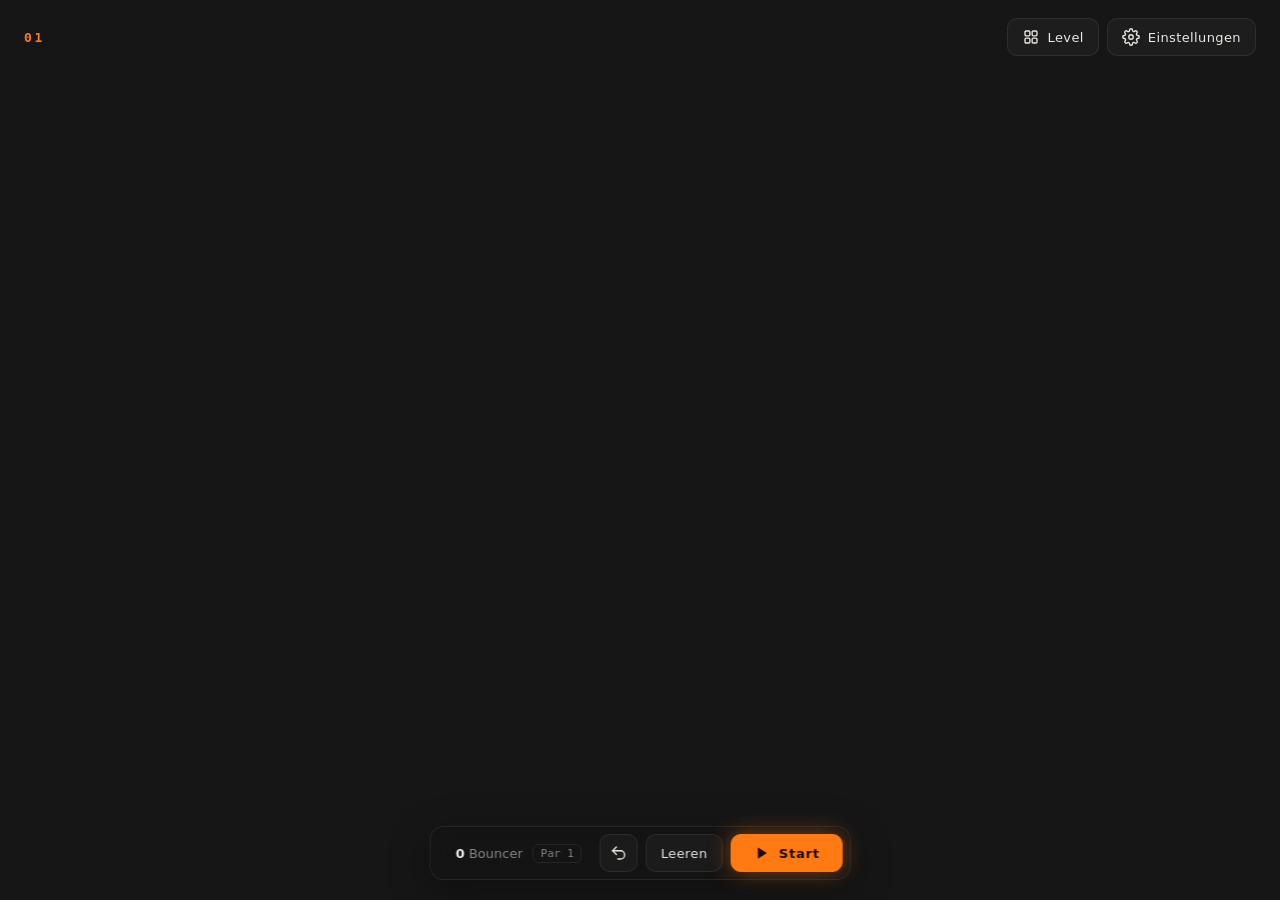
==== index.html @ 3ca6f32c "30 Level, neue Bouncer-Steuerung und größeres Spielfeld - Keine Bouncer-Höchstzahl mehr; Sterne nach" ====
<!doctype html>
<html lang="de">
<head>
  <meta charset="utf-8">
  <meta name="viewport" content="width=device-width, initial-scale=1, viewport-fit=cover">
  <meta name="theme-color" content="#161616">
  <title>Bouncer</title>
  <link rel="stylesheet" href="css/style.css?v=2">
</head>
<body data-mode="build">
  <canvas id="game" aria-label="Spielfeld: Zeichne Bouncer, um den Würfel ins Portal zu lenken"></canvas>

  <div class="hud">
    <header class="topbar">
      <div class="level-tag">
        <span class="level-num" id="levelNum">01</span>
        <span class="level-name" id="levelName"></span>
      </div>
      <nav class="top-actions" aria-label="Menü">
        <button class="btn btn-ghost" id="btnLevels" type="button" title="Level-Auswahl">
          <svg class="ico" viewBox="0 0 24 24" aria-hidden="true"><rect x="4" y="4" width="6.5" height="6.5" rx="1.5"/><rect x="13.5" y="4" width="6.5" height="6.5" rx="1.5"/><rect x="4" y="13.5" width="6.5" height="6.5" rx="1.5"/><rect x="13.5" y="13.5" width="6.5" height="6.5" rx="1.5"/></svg>
          <span>Level</span>
        </button>
        <button class="btn btn-ghost" id="btnSettings" type="button" title="Einstellungen">
          <svg class="ico" viewBox="0 0 24 24" aria-hidden="true"><circle cx="12" cy="12" r="3"/><path d="M19.4 15a1.65 1.65 0 0 0 .33 1.82l.06.06a2 2 0 1 1-2.83 2.83l-.06-.06a1.65 1.65 0 0 0-1.82-.33 1.65 1.65 0 0 0-1 1.51V21a2 2 0 1 1-4 0v-.09A1.65 1.65 0 0 0 9 19.4a1.65 1.65 0 0 0-1.82.33l-.06.06a2 2 0 1 1-2.83-2.83l.06-.06A1.65 1.65 0 0 0 4.68 15a1.65 1.65 0 0 0-1.51-1H3a2 2 0 1 1 0-4h.09A1.65 1.65 0 0 0 4.6 9a1.65 1.65 0 0 0-.33-1.82l-.06-.06a2 2 0 1 1 2.83-2.83l.06.06A1.65 1.65 0 0 0 9 4.68a1.65 1.65 0 0 0 1-1.51V3a2 2 0 1 1 4 0v.09a1.65 1.65 0 0 0 1 1.51 1.65 1.65 0 0 0 1.82-.33l.06-.06a2 2 0 1 1 2.83 2.83l-.06.06A1.65 1.65 0 0 0 19.4 9a1.65 1.65 0 0 0 1.51 1H21a2 2 0 1 1 0 4h-.09a1.65 1.65 0 0 0-1.51 1z"/></svg>
          <span>Einstellungen</span>
        </button>
      </nav>
    </header>

    <p class="hint" id="hint"></p>
    <p class="rotate-hint">Tipp: Gerät quer halten</p>

    <footer class="controlbar">
      <div class="counter" id="counter" title="Gesetzte Bouncer · Par = höchstens so viele für 3 Sterne">
        <span class="mini-stars" id="miniStars" aria-hidden="true"></span>
        <span class="counter-text"><b id="countUsed">0</b> Bouncer</span>
        <span class="par" id="parLabel">Par 1</span>
      </div>
      <button class="btn btn-ghost btn-icon" id="btnUndo" type="button" title="Rückgängig (Z)" aria-label="Rückgängig">
        <svg class="ico" viewBox="0 0 24 24" aria-hidden="true"><path d="M9 14 4 9l5-5"/><path d="M4 9h10.5a5.5 5.5 0 0 1 0 11H11"/></svg>
      </button>
      <button class="btn btn-ghost" id="btnClear" type="button" title="Alle Bouncer entfernen">Leeren</button>
      <button class="btn btn-primary" id="btnStart" type="button" title="Start / Stopp (Leertaste)">
        <svg class="ico" id="icoPlay" viewBox="0 0 24 24" aria-hidden="true"><path d="M7 4.5v15l12-7.5z" class="fill"/></svg>
        <svg class="ico" id="icoStop" viewBox="0 0 24 24" aria-hidden="true" style="display:none"><rect x="6" y="6" width="12" height="12" rx="2" class="fill"/></svg>
        <span id="btnStartLabel">Start</span>
      </button>
    </footer>

    <div class="toast" id="toast" role="status" aria-live="polite"></div>
  </div>

  <!-- Level-Auswahl -->
  <div class="modal" data-modal="levels" hidden>
    <div class="modal-backdrop" data-close></div>
    <section class="panel panel-levels" role="dialog" aria-modal="true" aria-labelledby="levelsTitle" tabindex="-1">
      <header class="panel-head">
        <h2 id="levelsTitle">Level</h2>
        <span class="panel-meta" id="levelsMeta"></span>
        <button class="icon-btn" type="button" data-close aria-label="Schließen">
          <svg class="ico" viewBox="0 0 24 24" aria-hidden="true"><path d="M6 6l12 12M18 6 6 18"/></svg>
        </button>
      </header>
      <div id="levelGrid"></div>
      <p class="panel-foot">Schaffe ein Level, um das nächste freizuschalten.</p>
    </section>
  </div>

  <!-- Einstellungen -->
  <div class="modal" data-modal="settings" hidden>
    <div class="modal-backdrop" data-close></div>
    <section class="panel" role="dialog" aria-modal="true" aria-labelledby="settingsTitle" tabindex="-1">
      <header class="panel-head">
        <h2 id="settingsTitle">Einstellungen</h2>
        <button class="icon-btn" type="button" data-close aria-label="Schließen">
          <svg class="ico" viewBox="0 0 24 24" aria-hidden="true"><path d="M6 6l12 12M18 6 6 18"/></svg>
        </button>
      </header>

      <div class="settings">
        <label class="row">
          <span class="row-label">Sound</span>
          <input type="checkbox" class="switch" id="setSound">
        </label>
        <label class="row" id="volumeRow">
          <span class="row-label">Lautstärke <small id="volumeValue">70%</small></span>
          <input type="range" id="setVolume" min="0" max="100" step="5">
        </label>
        <label class="row">
          <span class="row-label">Winkel einrasten <small>Bouncer in 15°-Schritten</small></span>
          <input type="checkbox" class="switch" id="setSnap">
        </label>
        <label class="row">
          <span class="row-label">Flugbahn-Vorschau <small>Zeigt die berechnete Bahn</small></span>
          <input type="checkbox" class="switch" id="setPreview">
        </label>
        <label class="row">
          <span class="row-label">Leuchteffekte</span>
          <input type="checkbox" class="switch" id="setGlow">
        </label>
      </div>

      <h3 class="section-title">Steuerung</h3>
      <dl class="keys">
        <dt>Ziehen ins Leere</dt><dd>Bouncer zeichnen</dd>
        <dt>Klick auf Bouncer</dt><dd>Auswählen</dd>
        <dt>Bouncer ziehen</dt><dd>Verschieben</dd>
        <dt>Endpunkt ziehen</dt><dd>Drehen &amp; Länge ändern</dd>
        <dt>Mausrad · <kbd>Q</kbd> <kbd>E</kbd></dt><dd>Drehen (mit <kbd>⇧</kbd> feiner bzw. gröber)</dd>
        <dt><kbd>←</kbd><kbd>↑</kbd><kbd>→</kbd><kbd>↓</kbd></dt><dd>Feinjustieren</dd>
        <dt>× · <kbd>Entf</kbd> · Rechtsklick</dt><dd>Löschen</dd>
        <dt><kbd>Z</kbd></dt><dd>Rückgängig</dd>
        <dt><kbd>Leertaste</kbd></dt><dd>Start / Stopp</dd>
        <dt><kbd>Esc</kbd></dt><dd>Auswahl aufheben / Menü schließen</dd>
      </dl>

      <button class="btn btn-ghost btn-block btn-danger" id="btnResetProgress" type="button">Fortschritt zurücksetzen</button>
    </section>
  </div>

  <!-- Level geschafft -->
  <div class="modal" data-modal="win" hidden>
    <div class="modal-backdrop" data-close></div>
    <section class="panel panel-win" role="dialog" aria-modal="true" aria-labelledby="winTitle" tabindex="-1">
      <p class="eyebrow" id="winEyebrow">Level 01</p>
      <h2 id="winTitle">Geschafft</h2>
      <div class="stars" id="winStars"></div>
      <p class="win-stats" id="winStats"></p>
      <div class="panel-actions">
        <button class="btn btn-ghost" id="btnWinLevels" type="button">Level</button>
        <button class="btn btn-ghost" id="btnWinRetry" type="button">Nochmal</button>
        <button class="btn btn-primary" id="btnWinNext" type="button">Weiter</button>
      </div>
      <p class="panel-foot" id="winNote"></p>
    </section>
  </div>

  <script src="js/geometry.js?v=2"></script>
  <script src="js/levels.js?v=2"></script>
  <script src="js/physics.js?v=2"></script>
  <script src="js/storage.js?v=2"></script>
  <script src="js/audio.js?v=2"></script>
  <script src="js/render.js?v=2"></script>
  <script src="js/ui.js?v=2"></script>
  <script src="js/game.js?v=2"></script>
  <script src="js/main.js?v=2"></script>
</body>
</html>
---- css/style.css ----
:root {
  --bg: #161616;
  --panel: #1b1b1b;
  --line: rgba(255, 255, 255, 0.08);
  --line-strong: rgba(255, 255, 255, 0.14);
  --text: #ebe7e2;
  --muted: #8b8680;
  --dim: #5a5651;
  --accent: #ff7a12;
  --accent-hi: #ff9a4a;
  --accent-soft: rgba(255, 122, 18, 0.12);
  --accent-glow: rgba(255, 122, 18, 0.45);
  --danger: #ff5a4a;
  --font: -apple-system, BlinkMacSystemFont, "SF Pro Text", "Inter", "Segoe UI", system-ui, sans-serif;
  --mono: "SF Mono", ui-monospace, "JetBrains Mono", Menlo, Consolas, monospace;
  color-scheme: dark;
}

* { box-sizing: border-box; }

html, body {
  margin: 0;
  height: 100%;
  overflow: hidden;
  background: var(--bg);
  color: var(--text);
  font-family: var(--font);
  -webkit-font-smoothing: antialiased;
  user-select: none;
  -webkit-user-select: none;
}

#game {
  position: fixed;
  inset: 0;
  width: 100%;
  height: 100%;
  display: block;
  touch-action: none;
  cursor: crosshair;
}
body:not([data-mode="build"]) #game { cursor: default; }

/* ---------- HUD ---------- */

.hud { position: fixed; inset: 0; pointer-events: none; }
.hud .topbar, .hud .controlbar { pointer-events: auto; }

.topbar {
  position: absolute;
  top: 0; left: 0; right: 0;
  display: flex;
  align-items: center;
  justify-content: space-between;
  gap: 16px;
  padding: max(18px, env(safe-area-inset-top)) 24px 0;
  pointer-events: none !important;
}
.topbar > * { pointer-events: auto; }

.level-tag { display: flex; align-items: baseline; gap: 12px; min-width: 0; }
.level-num {
  font: 600 13px/1 var(--mono);
  letter-spacing: 0.2em;
  color: var(--accent);
}
.level-name {
  font-size: 12px;
  font-weight: 500;
  letter-spacing: 0.16em;
  text-transform: uppercase;
  color: var(--muted);
  white-space: nowrap;
  overflow: hidden;
  text-overflow: ellipsis;
}

.top-actions { display: flex; gap: 8px; }

.hint {
  position: absolute;
  top: 66px;
  left: 16px;
  right: 16px;
  margin: 0;
  text-align: center;
  pointer-events: none;
  font-size: 13px;
  letter-spacing: 0.04em;
  color: var(--muted);
  transition: opacity 0.6s ease;
}
.hint.hidden { opacity: 0; }

.controlbar {
  position: absolute;
  left: 50%;
  bottom: max(20px, env(safe-area-inset-bottom));
  transform: translateX(-50%);
  display: flex;
  align-items: center;
  gap: 8px;
  padding: 7px;
  border-radius: 14px;
  background: rgba(20, 20, 20, 0.72);
  border: 1px solid var(--line);
  backdrop-filter: blur(10px);
  -webkit-backdrop-filter: blur(10px);
  box-shadow: 0 12px 40px rgba(0, 0, 0, 0.35);
}

.counter {
  display: flex;
  align-items: center;
  gap: 10px;
  height: 38px;
  padding: 0 10px 0 8px;
  font: 500 13px/1 var(--mono);
  color: var(--muted);
}
.counter b { color: var(--text); font-weight: 600; }
.counter-text { font-family: var(--font); font-size: 13px; white-space: nowrap; }
.counter .par {
  padding: 3px 7px;
  border-radius: 6px;
  border: 1px solid var(--line);
  font-size: 11px;
  color: var(--muted);
}
.counter.over .par { color: var(--dim); }
.mini-stars { display: flex; gap: 2px; }
.mini-stars .star svg { width: 11px; height: 11px; }

/* ---------- Buttons ---------- */

.btn {
  appearance: none;
  display: inline-flex;
  align-items: center;
  justify-content: center;
  gap: 8px;
  height: 38px;
  padding: 0 14px;
  border-radius: 10px;
  border: 1px solid var(--line);
  background: rgba(255, 255, 255, 0.03);
  color: var(--text);
  font: 500 13px/1 var(--font);
  letter-spacing: 0.03em;
  cursor: pointer;
  transition: background 0.15s, border-color 0.15s, color 0.15s, box-shadow 0.15s, opacity 0.15s;
}
.btn:hover:not(:disabled) {
  border-color: rgba(255, 122, 18, 0.5);
  background: var(--accent-soft);
  color: #fff;
}
.btn:focus-visible, .icon-btn:focus-visible, .level-tile:focus-visible, .switch:focus-visible {
  outline: 2px solid var(--accent);
  outline-offset: 2px;
}
.btn:disabled { opacity: 0.35; cursor: default; }
.btn-icon { width: 38px; padding: 0; }

.btn-primary {
  min-width: 112px;
  padding: 0 20px;
  background: var(--accent);
  border-color: var(--accent);
  color: #1a0c02;
  font-weight: 700;
  letter-spacing: 0.06em;
  box-shadow: 0 0 22px var(--accent-glow);
}
.btn-primary:hover:not(:disabled) {
  background: var(--accent-hi);
  border-color: var(--accent-hi);
  color: #1a0c02;
}
.btn-primary.is-stop {
  background: transparent;
  color: var(--accent);
  box-shadow: none;
  border-color: rgba(255, 122, 18, 0.55);
}
.btn-primary.is-stop:hover:not(:disabled) { background: var(--accent-soft); color: var(--accent-hi); }

.btn-block { width: 100%; }
.btn-danger { color: var(--muted); }
.btn-danger:hover:not(:disabled), .btn-danger.armed {
  color: #ffb3aa;
  border-color: rgba(255, 90, 74, 0.5);
  background: rgba(255, 90, 74, 0.1);
}

.ico {
  width: 18px; height: 18px;
  fill: none;
  stroke: currentColor;
  stroke-width: 1.8;
  stroke-linecap: round;
  stroke-linejoin: round;
  flex: none;
}
.ico .fill { fill: currentColor; stroke: none; }

.icon-btn {
  appearance: none;
  display: grid;
  place-items: center;
  width: 32px; height: 32px;
  border-radius: 8px;
  border: 1px solid transparent;
  background: transparent;
  color: var(--muted);
  cursor: pointer;
}
.icon-btn:hover { color: var(--text); background: rgba(255, 255, 255, 0.05); }

/* ---------- Toast ---------- */

.toast {
  position: absolute;
  left: 50%;
  bottom: 88px;
  transform: translate(-50%, 8px);
  max-width: calc(100% - 32px);
  padding: 10px 16px;
  border-radius: 10px;
  background: rgba(22, 22, 22, 0.94);
  border: 1px solid var(--line-strong);
  font-size: 13px;
  text-align: center;
  opacity: 0;
  pointer-events: none;
  transition: opacity 0.2s, transform 0.2s;
}
.toast.show { opacity: 1; transform: translate(-50%, 0); }
.toast.bad { border-color: rgba(255, 90, 74, 0.4); color: #ffb3aa; }

/* ---------- Modals ---------- */

.modal {
  position: fixed;
  inset: 0;
  z-index: 10;
  display: grid;
  place-items: center;
  padding: 16px;
}
.modal[hidden] { display: none; }

.modal-backdrop {
  position: absolute;
  inset: 0;
  background: rgba(8, 8, 8, 0.6);
  backdrop-filter: blur(6px);
  -webkit-backdrop-filter: blur(6px);
  animation: fade 0.2s ease;
}

.panel {
  position: relative;
  width: min(420px, 100%);
  max-height: calc(100vh - 32px);
  overflow: auto;
  padding: 20px 22px 22px;
  border-radius: 16px;
  background: var(--panel);
  border: 1px solid var(--line);
  box-shadow: 0 30px 80px rgba(0, 0, 0, 0.6);
  animation: pop 0.24s cubic-bezier(0.2, 0.9, 0.3, 1.15);
  outline: none;
  user-select: none;
}

.panel-head {
  display: flex;
  align-items: center;
  justify-content: space-between;
  margin-bottom: 16px;
}
.panel h2 {
  margin: 0;
  font-size: 15px;
  font-weight: 600;
  letter-spacing: 0.12em;
  text-transform: uppercase;
}
.panel-foot {
  margin: 16px 0 0;
  font-size: 12px;
  color: var(--dim);
  text-align: center;
}

/* Level-Auswahl */
.panel-levels { width: min(540px, 100%); }
.panel-levels .panel-head { gap: 12px; }
.panel-levels .panel-head h2 { margin-right: auto; }
.panel-meta, .chapter-stars {
  display: inline-flex;
  align-items: center;
  gap: 5px;
  font: 500 12px/1 var(--mono);
  color: var(--muted);
}
.panel-meta svg, .chapter-stars svg { width: 12px; height: 12px; fill: var(--accent); }
.chapter + .chapter { margin-top: 18px; }
.chapter-title {
  display: flex;
  justify-content: space-between;
  align-items: center;
  margin: 0 0 10px;
  font-size: 11px;
  font-weight: 600;
  letter-spacing: 0.14em;
  text-transform: uppercase;
  color: var(--dim);
}
.level-grid {
  display: grid;
  grid-template-columns: repeat(8, 1fr);
  gap: 8px;
}
.level-tile {
  appearance: none;
  aspect-ratio: 1;
  display: flex;
  flex-direction: column;
  align-items: center;
  justify-content: center;
  gap: 6px;
  padding: 0;
  border-radius: 10px;
  border: 1px solid var(--line);
  background: #151515;
  color: var(--text);
  font: 600 15px/1 var(--mono);
  cursor: pointer;
  transition: border-color 0.15s, background 0.15s, transform 0.15s;
}
.level-tile:hover:not(:disabled) {
  border-color: rgba(255, 122, 18, 0.6);
  background: #1a1612;
  transform: translateY(-1px);
}
.level-tile.current {
  border-color: var(--accent);
  box-shadow: inset 0 0 0 1px var(--accent), 0 0 20px rgba(255, 122, 18, 0.15);
}
.level-tile.done { background: #17140f; }
.level-tile.locked { color: #3b3936; cursor: default; }
.tile-lock .ico, .tile-lock svg {
  width: 12px; height: 12px;
  fill: none; stroke: currentColor; stroke-width: 2;
  display: block;
}
.tile-stars { display: flex; gap: 1px; }
.tile-stars .star svg { width: 9px; height: 9px; }

.star svg { width: 12px; height: 12px; fill: #333; display: block; }
.star.on svg { fill: var(--accent); filter: drop-shadow(0 0 4px var(--accent-glow)); }

/* Einstellungen */
.settings { display: flex; flex-direction: column; }
.row {
  display: flex;
  align-items: center;
  justify-content: space-between;
  gap: 16px;
  min-height: 52px;
  padding: 8px 0;
  border-bottom: 1px solid var(--line);
  cursor: pointer;
}
.row-label { display: flex; flex-direction: column; gap: 3px; font-size: 14px; }
.row-label small { font-size: 12px; color: var(--muted); }
.row.disabled { opacity: 0.4; cursor: default; }

.switch {
  appearance: none;
  -webkit-appearance: none;
  position: relative;
  flex: none;
  width: 40px; height: 22px;
  margin: 0;
  border-radius: 11px;
  border: 1px solid var(--line-strong);
  background: #262626;
  cursor: pointer;
  transition: background 0.2s, border-color 0.2s;
}
.switch::after {
  content: "";
  position: absolute;
  top: 2px; left: 2px;
  width: 16px; height: 16px;
  border-radius: 50%;
  background: #6f6b66;
  transition: transform 0.2s, background 0.2s, box-shadow 0.2s;
}
.switch:checked { background: rgba(255, 122, 18, 0.22); border-color: rgba(255, 122, 18, 0.6); }
.switch:checked::after { transform: translateX(18px); background: var(--accent); box-shadow: 0 0 10px var(--accent-glow); }

input[type="range"] {
  width: 150px;
  accent-color: var(--accent);
  cursor: pointer;
}

.section-title {
  margin: 20px 0 8px;
  font-size: 11px;
  font-weight: 600;
  letter-spacing: 0.16em;
  text-transform: uppercase;
  color: var(--dim);
}
.keys {
  display: grid;
  grid-template-columns: auto 1fr;
  align-items: center;
  gap: 8px 16px;
  margin: 0 0 20px;
  font-size: 13px;
}
.keys dt { color: var(--text); }
.keys dd { margin: 0; color: var(--muted); }
kbd {
  display: inline-block;
  padding: 2px 6px;
  border-radius: 5px;
  border: 1px solid var(--line-strong);
  background: #222;
  font: 500 11px/1.4 var(--mono);
  color: var(--text);
}

/* Gewonnen */
.panel-win { text-align: center; width: min(360px, 100%); padding: 28px 24px 22px; }
.eyebrow {
  margin: 0 0 6px;
  font: 600 12px/1 var(--mono);
  letter-spacing: 0.2em;
  color: var(--accent);
  text-transform: uppercase;
}
.panel-win h2 { font-size: 22px; letter-spacing: 0.14em; }
.stars { display: flex; justify-content: center; gap: 10px; margin: 20px 0 12px; }
.stars .star svg { width: 34px; height: 34px; }
.stars .star { animation: starIn 0.4s cubic-bezier(0.2, 0.9, 0.3, 1.4) both; animation-delay: var(--d, 0ms); }
.win-stats { margin: 0 0 20px; font: 500 13px/1 var(--mono); color: var(--muted); }
.panel-actions { display: flex; gap: 8px; justify-content: center; }
.panel-actions .btn { flex: 1; padding: 0 10px; min-width: 0; }
.panel-actions .btn[hidden] { display: none; }
.panel-win { width: min(380px, 100%); }

@keyframes fade { from { opacity: 0; } }
@keyframes pop { from { opacity: 0; transform: translateY(8px) scale(0.97); } }
@keyframes starIn { from { opacity: 0; transform: scale(0.3) rotate(-30deg); } }

@media (max-width: 640px) {
  .topbar { padding: max(12px, env(safe-area-inset-top)) 16px 0; }
  .top-actions .btn span { display: none; }
  .top-actions .btn { width: 38px; padding: 0; }
  .hint { top: 56px; font-size: 12px; }
  .controlbar { bottom: max(14px, env(safe-area-inset-bottom)); gap: 6px; }
  .counter { padding: 0 6px; gap: 8px; }
  .pip { width: 10px; }
  .btn-primary { min-width: 92px; padding: 0 14px; }
  .toast { bottom: 76px; }
  .level-grid { grid-template-columns: repeat(4, 1fr); gap: 8px; }
  .counter .par { display: none; }
}

/* Niedrige Fenster (z. B. Handy quer): kompakte Leisten */
@media (max-height: 520px) {
  .topbar { padding-top: max(8px, env(safe-area-inset-top)); }
  .btn { height: 32px; }
  .btn-icon, .top-actions .btn { min-width: 32px; }
  .counter { height: 32px; }
  .hint { top: 44px; font-size: 11px; }
  .controlbar { bottom: max(8px, env(safe-area-inset-bottom)); padding: 5px; }
  .toast { bottom: 56px; }
}

.rotate-hint { display: none; }
@media (orientation: portrait) and (max-width: 640px) {
  .rotate-hint {
    display: block;
    position: absolute;
    left: 0; right: 0;
    bottom: 128px;
    margin: 0;
    text-align: center;
    font-size: 12px;
    letter-spacing: 0.06em;
    color: var(--dim);
    pointer-events: none;
  }
}

@media (prefers-reduced-motion: reduce) {
  *, *::before, *::after { animation: none !important; transition: none !important; }
}
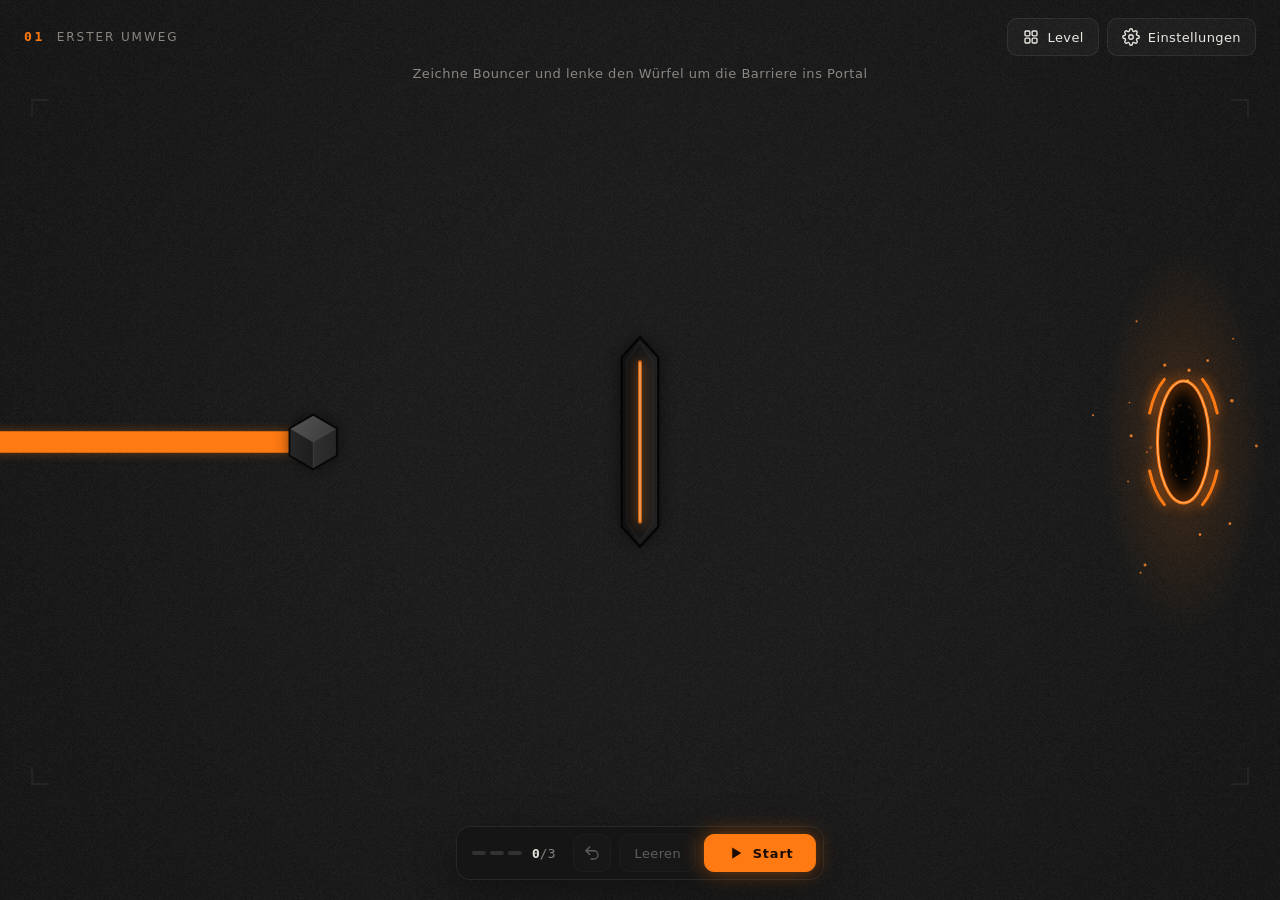
==== commit ce1a4d43: "Bouncer: Level 1 und minimalistisches Overlay Physik-Puzzle im Browser: Bouncer freihand zeichnen (w" ====
--- a/index.html
+++ b/index.html
@@ -5,7 +5,7 @@
   <meta name="viewport" content="width=device-width, initial-scale=1, viewport-fit=cover">
   <meta name="theme-color" content="#161616">
   <title>Bouncer</title>
-  <link rel="stylesheet" href="css/style.css?v=2">
+  <link rel="stylesheet" href="css/style.css">
 </head>
 <body data-mode="build">
   <canvas id="game" aria-label="Spielfeld: Zeichne Bouncer, um den Würfel ins Portal zu lenken"></canvas>
@@ -32,12 +32,11 @@
     <p class="rotate-hint">Tipp: Gerät quer halten</p>
 
     <footer class="controlbar">
-      <div class="counter" id="counter" title="Gesetzte Bouncer · Par = höchstens so viele für 3 Sterne">
-        <span class="mini-stars" id="miniStars" aria-hidden="true"></span>
-        <span class="counter-text"><b id="countUsed">0</b> Bouncer</span>
-        <span class="par" id="parLabel">Par 1</span>
+      <div class="counter" id="counter" title="Gesetzte Bouncer">
+        <span class="pips" id="pips"></span>
+        <span class="counter-text"><b id="countUsed">0</b>/<span id="countMax">3</span></span>
       </div>
-      <button class="btn btn-ghost btn-icon" id="btnUndo" type="button" title="Rückgängig (Z)" aria-label="Rückgängig">
+      <button class="btn btn-ghost btn-icon" id="btnUndo" type="button" title="Letzten Bouncer entfernen (Z)" aria-label="Rückgängig">
         <svg class="ico" viewBox="0 0 24 24" aria-hidden="true"><path d="M9 14 4 9l5-5"/><path d="M4 9h10.5a5.5 5.5 0 0 1 0 11H11"/></svg>
       </button>
       <button class="btn btn-ghost" id="btnClear" type="button" title="Alle Bouncer entfernen">Leeren</button>
@@ -54,16 +53,15 @@
   <!-- Level-Auswahl -->
   <div class="modal" data-modal="levels" hidden>
     <div class="modal-backdrop" data-close></div>
-    <section class="panel panel-levels" role="dialog" aria-modal="true" aria-labelledby="levelsTitle" tabindex="-1">
+    <section class="panel" role="dialog" aria-modal="true" aria-labelledby="levelsTitle" tabindex="-1">
       <header class="panel-head">
         <h2 id="levelsTitle">Level</h2>
-        <span class="panel-meta" id="levelsMeta"></span>
         <button class="icon-btn" type="button" data-close aria-label="Schließen">
           <svg class="ico" viewBox="0 0 24 24" aria-hidden="true"><path d="M6 6l12 12M18 6 6 18"/></svg>
         </button>
       </header>
-      <div id="levelGrid"></div>
-      <p class="panel-foot">Schaffe ein Level, um das nächste freizuschalten.</p>
+      <div class="level-grid" id="levelGrid"></div>
+      <p class="panel-foot">Weitere Level folgen.</p>
     </section>
   </div>
 
@@ -103,16 +101,11 @@
 
       <h3 class="section-title">Steuerung</h3>
       <dl class="keys">
-        <dt>Ziehen ins Leere</dt><dd>Bouncer zeichnen</dd>
-        <dt>Klick auf Bouncer</dt><dd>Auswählen</dd>
-        <dt>Bouncer ziehen</dt><dd>Verschieben</dd>
-        <dt>Endpunkt ziehen</dt><dd>Drehen &amp; Länge ändern</dd>
-        <dt>Mausrad · <kbd>Q</kbd> <kbd>E</kbd></dt><dd>Drehen (mit <kbd>⇧</kbd> feiner bzw. gröber)</dd>
-        <dt><kbd>←</kbd><kbd>↑</kbd><kbd>→</kbd><kbd>↓</kbd></dt><dd>Feinjustieren</dd>
-        <dt>× · <kbd>Entf</kbd> · Rechtsklick</dt><dd>Löschen</dd>
-        <dt><kbd>Z</kbd></dt><dd>Rückgängig</dd>
+        <dt>Ziehen</dt><dd>Bouncer zeichnen</dd>
+        <dt>Klick auf Bouncer</dt><dd>Entfernen</dd>
         <dt><kbd>Leertaste</kbd></dt><dd>Start / Stopp</dd>
-        <dt><kbd>Esc</kbd></dt><dd>Auswahl aufheben / Menü schließen</dd>
+        <dt><kbd>Z</kbd></dt><dd>Letzten Bouncer entfernen</dd>
+        <dt><kbd>Esc</kbd></dt><dd>Menü schließen</dd>
       </dl>
 
       <button class="btn btn-ghost btn-block btn-danger" id="btnResetProgress" type="button">Fortschritt zurücksetzen</button>
@@ -128,22 +121,21 @@
       <div class="stars" id="winStars"></div>
       <p class="win-stats" id="winStats"></p>
       <div class="panel-actions">
-        <button class="btn btn-ghost" id="btnWinLevels" type="button">Level</button>
-        <button class="btn btn-ghost" id="btnWinRetry" type="button">Nochmal</button>
-        <button class="btn btn-primary" id="btnWinNext" type="button">Weiter</button>
+        <button class="btn btn-ghost" id="btnWinLevels" type="button">Level-Auswahl</button>
+        <button class="btn btn-primary" id="btnWinRetry" type="button">Nochmal</button>
       </div>
       <p class="panel-foot" id="winNote"></p>
     </section>
   </div>
 
-  <script src="js/geometry.js?v=2"></script>
-  <script src="js/levels.js?v=2"></script>
-  <script src="js/physics.js?v=2"></script>
-  <script src="js/storage.js?v=2"></script>
-  <script src="js/audio.js?v=2"></script>
-  <script src="js/render.js?v=2"></script>
-  <script src="js/ui.js?v=2"></script>
-  <script src="js/game.js?v=2"></script>
-  <script src="js/main.js?v=2"></script>
+  <script src="js/geometry.js"></script>
+  <script src="js/levels.js"></script>
+  <script src="js/physics.js"></script>
+  <script src="js/storage.js"></script>
+  <script src="js/audio.js"></script>
+  <script src="js/render.js"></script>
+  <script src="js/ui.js"></script>
+  <script src="js/game.js"></script>
+  <script src="js/main.js"></script>
 </body>
 </html>
--- a/css/style.css
+++ b/css/style.css
@@ -119,17 +119,15 @@
   color: var(--muted);
 }
 .counter b { color: var(--text); font-weight: 600; }
-.counter-text { font-family: var(--font); font-size: 13px; white-space: nowrap; }
-.counter .par {
-  padding: 3px 7px;
-  border-radius: 6px;
-  border: 1px solid var(--line);
-  font-size: 11px;
-  color: var(--muted);
-}
-.counter.over .par { color: var(--dim); }
-.mini-stars { display: flex; gap: 2px; }
-.mini-stars .star svg { width: 11px; height: 11px; }
+.counter.full b { color: var(--accent); }
+.pips { display: flex; gap: 4px; }
+.pip {
+  width: 14px; height: 4px;
+  border-radius: 2px;
+  background: rgba(255, 255, 255, 0.12);
+  transition: background 0.2s, box-shadow 0.2s;
+}
+.pip.on { background: var(--accent); box-shadow: 0 0 8px var(--accent-glow); }
 
 /* ---------- Buttons ---------- */
 
@@ -295,33 +293,10 @@
 }
 
 /* Level-Auswahl */
-.panel-levels { width: min(540px, 100%); }
-.panel-levels .panel-head { gap: 12px; }
-.panel-levels .panel-head h2 { margin-right: auto; }
-.panel-meta, .chapter-stars {
-  display: inline-flex;
-  align-items: center;
-  gap: 5px;
-  font: 500 12px/1 var(--mono);
-  color: var(--muted);
-}
-.panel-meta svg, .chapter-stars svg { width: 12px; height: 12px; fill: var(--accent); }
-.chapter + .chapter { margin-top: 18px; }
-.chapter-title {
-  display: flex;
-  justify-content: space-between;
-  align-items: center;
-  margin: 0 0 10px;
-  font-size: 11px;
-  font-weight: 600;
-  letter-spacing: 0.14em;
-  text-transform: uppercase;
-  color: var(--dim);
-}
 .level-grid {
   display: grid;
-  grid-template-columns: repeat(8, 1fr);
-  gap: 8px;
+  grid-template-columns: repeat(4, 1fr);
+  gap: 10px;
 }
 .level-tile {
   appearance: none;
@@ -330,13 +305,12 @@
   flex-direction: column;
   align-items: center;
   justify-content: center;
-  gap: 6px;
-  padding: 0;
-  border-radius: 10px;
+  gap: 8px;
+  border-radius: 12px;
   border: 1px solid var(--line);
   background: #151515;
   color: var(--text);
-  font: 600 15px/1 var(--mono);
+  font: 600 20px/1 var(--mono);
   cursor: pointer;
   transition: border-color 0.15s, background 0.15s, transform 0.15s;
 }
@@ -349,15 +323,12 @@
   border-color: var(--accent);
   box-shadow: inset 0 0 0 1px var(--accent), 0 0 20px rgba(255, 122, 18, 0.15);
 }
-.level-tile.done { background: #17140f; }
 .level-tile.locked { color: #3b3936; cursor: default; }
 .tile-lock .ico, .tile-lock svg {
-  width: 12px; height: 12px;
+  width: 14px; height: 14px;
   fill: none; stroke: currentColor; stroke-width: 2;
-  display: block;
-}
-.tile-stars { display: flex; gap: 1px; }
-.tile-stars .star svg { width: 9px; height: 9px; }
+}
+.tile-stars { display: flex; gap: 2px; }
 
 .star svg { width: 12px; height: 12px; fill: #333; display: block; }
 .star.on svg { fill: var(--accent); filter: drop-shadow(0 0 4px var(--accent-glow)); }
@@ -451,10 +422,8 @@
 .stars .star svg { width: 34px; height: 34px; }
 .stars .star { animation: starIn 0.4s cubic-bezier(0.2, 0.9, 0.3, 1.4) both; animation-delay: var(--d, 0ms); }
 .win-stats { margin: 0 0 20px; font: 500 13px/1 var(--mono); color: var(--muted); }
-.panel-actions { display: flex; gap: 8px; justify-content: center; }
-.panel-actions .btn { flex: 1; padding: 0 10px; min-width: 0; }
-.panel-actions .btn[hidden] { display: none; }
-.panel-win { width: min(380px, 100%); }
+.panel-actions { display: flex; gap: 10px; justify-content: center; }
+.panel-actions .btn { flex: 1; }
 
 @keyframes fade { from { opacity: 0; } }
 @keyframes pop { from { opacity: 0; transform: translateY(8px) scale(0.97); } }
@@ -470,8 +439,7 @@
   .pip { width: 10px; }
   .btn-primary { min-width: 92px; padding: 0 14px; }
   .toast { bottom: 76px; }
-  .level-grid { grid-template-columns: repeat(4, 1fr); gap: 8px; }
-  .counter .par { display: none; }
+  .level-grid { gap: 8px; }
 }
 
 /* Niedrige Fenster (z. B. Handy quer): kompakte Leisten */
